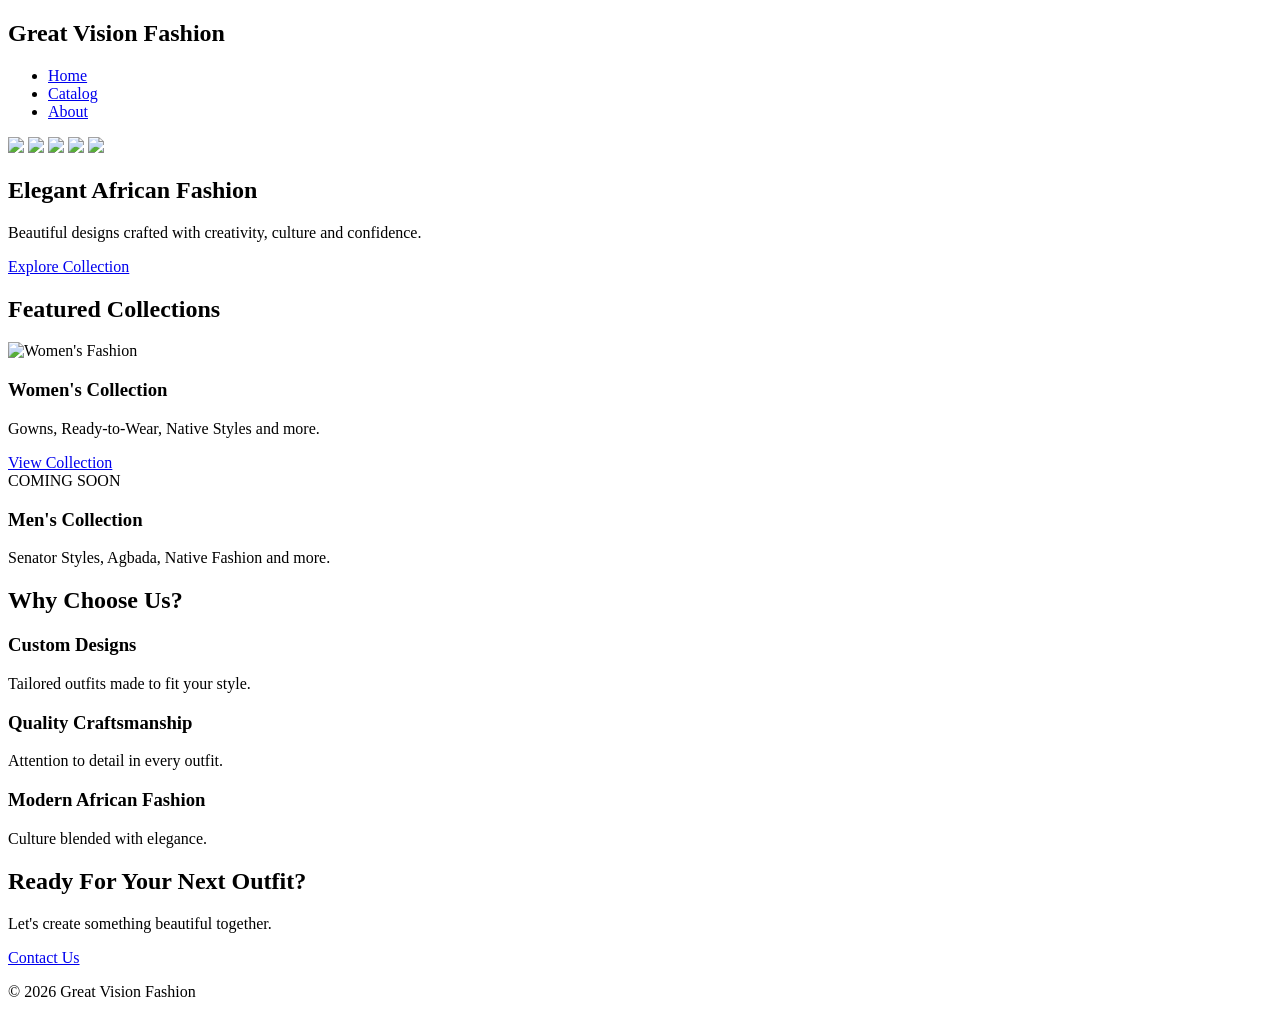
==== index.html @ d831c7aa "first commit" ====
<!DOCTYPE html>
<html lang="en">
<head>
    <meta charset="UTF-8">
    <meta name="viewport" content="width=device-width, initial-scale=1.0">
    <title>Great Vision Fashion | African Fashion</title>

    <link rel="stylesheet" href="css/style.css">
</head>
<body>

<header>
    <nav class="navbar">
        <h2 class="logo">Great Vision Fashion</h2>

        <ul class="nav-links">
            <li><a href="index.html">Home</a></li>
            <li><a href="catlog.html">Catalog</a></li>
            <li><a href="about.html">About</a></li>
        </ul>
    </nav>
</header>

<section class="hero">

    <div class="hero-slider">

    <img src="images/hero/hero1.jpg" class="hero-image active">

    <img src="images/hero/hero2.jpg" class="hero-image">

    <img src="images/hero/hero3.jpg" class="hero-image">

    <img src="images/hero/hero4.jpg" class="hero-image">

    <img src="images/hero/hero5.jpg" class="hero-image">

</div>

    <div class="hero-content">
        <h1>Elegant African Fashion</h1>

        <p>
            Beautiful designs crafted with creativity,
            culture and confidence.
        </p>

        <a href="catlog.html" class="btn">
            Explore Collection
        </a>
    </div>

</section>

<section class="featured">

    <h2>Featured Collections</h2>

    <div class="collection-container">

        <div class="collection-card">

            <img src="images/women/women1.jpg" alt="Women's Fashion">

            <h3>Women's Collection</h3>

            <p>
                Gowns, Ready-to-Wear,
                Native Styles and more.
            </p>

            <a href="catlog.html" class="btn">
                 View Collection
</a>
            

        </div>

        <div class="collection-card">

            <div class="coming-soon-image">
    COMING SOON
</div>

            <h3>Men's Collection</h3>

            <p>
                Senator Styles, Agbada,
                Native Fashion and more.
            </p>

            <!-- <a href="catlog.html" class="btn">
                View Collection -->
</a>

        </div>

    </div>

</section>

<section class="why-us">

    <h2>Why Choose Us?</h2>

    <div class="reasons">

        <div class="reason">
            <h3>Custom Designs</h3>
            <p>Tailored outfits made to fit your style.</p>
        </div>

        <div class="reason">
            <h3>Quality Craftsmanship</h3>
            <p>Attention to detail in every outfit.</p>
        </div>

        <div class="reason">
            <h3>Modern African Fashion</h3>
            <p>Culture blended with elegance.</p>
        </div>

    </div>

</section>

<section class="cta">

    <h2>Ready For Your Next Outfit?</h2>

    <p>Let's create something beautiful together.</p>

    <a href="about.html" class="btn">
        Contact Us
    </a>

</section>

<footer>
    <p>© 2026 Great Vision Fashion</p>
</footer>

    <script src="js/script.js"></script>

</body>
</html>
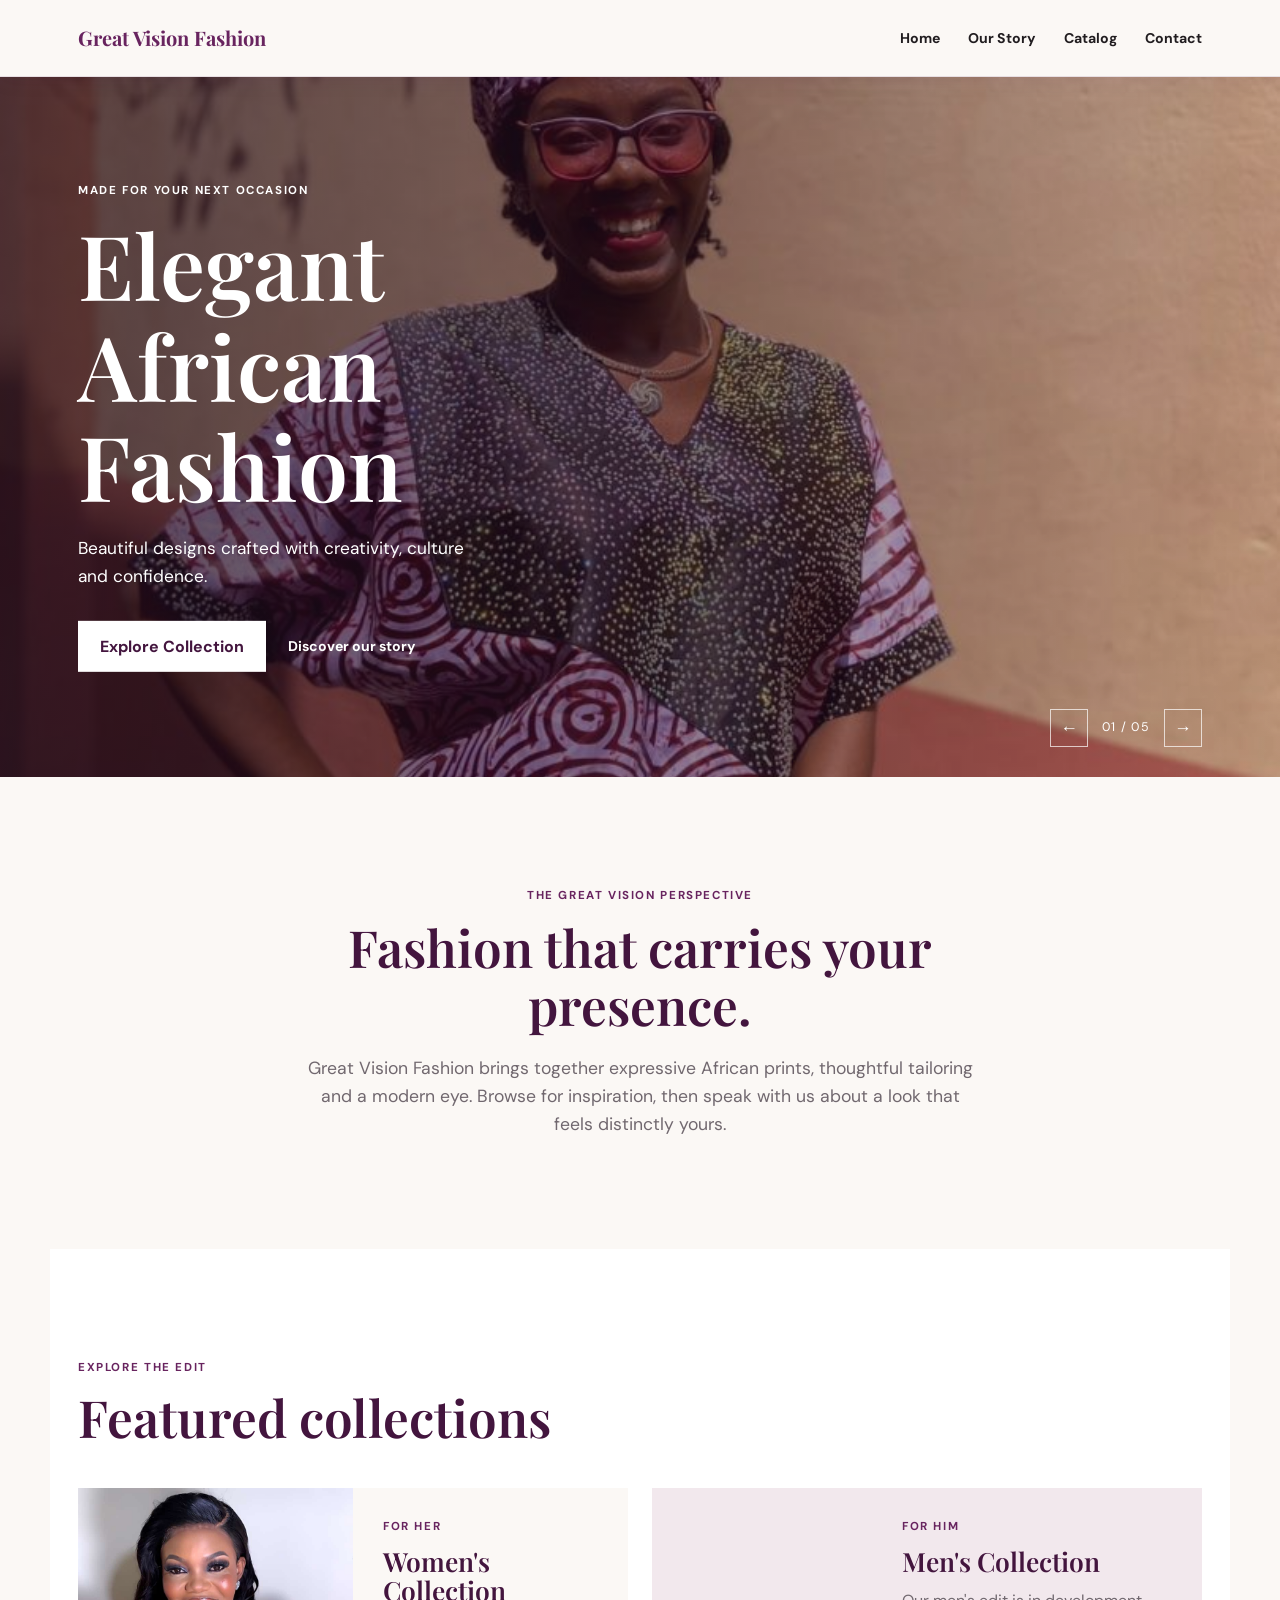
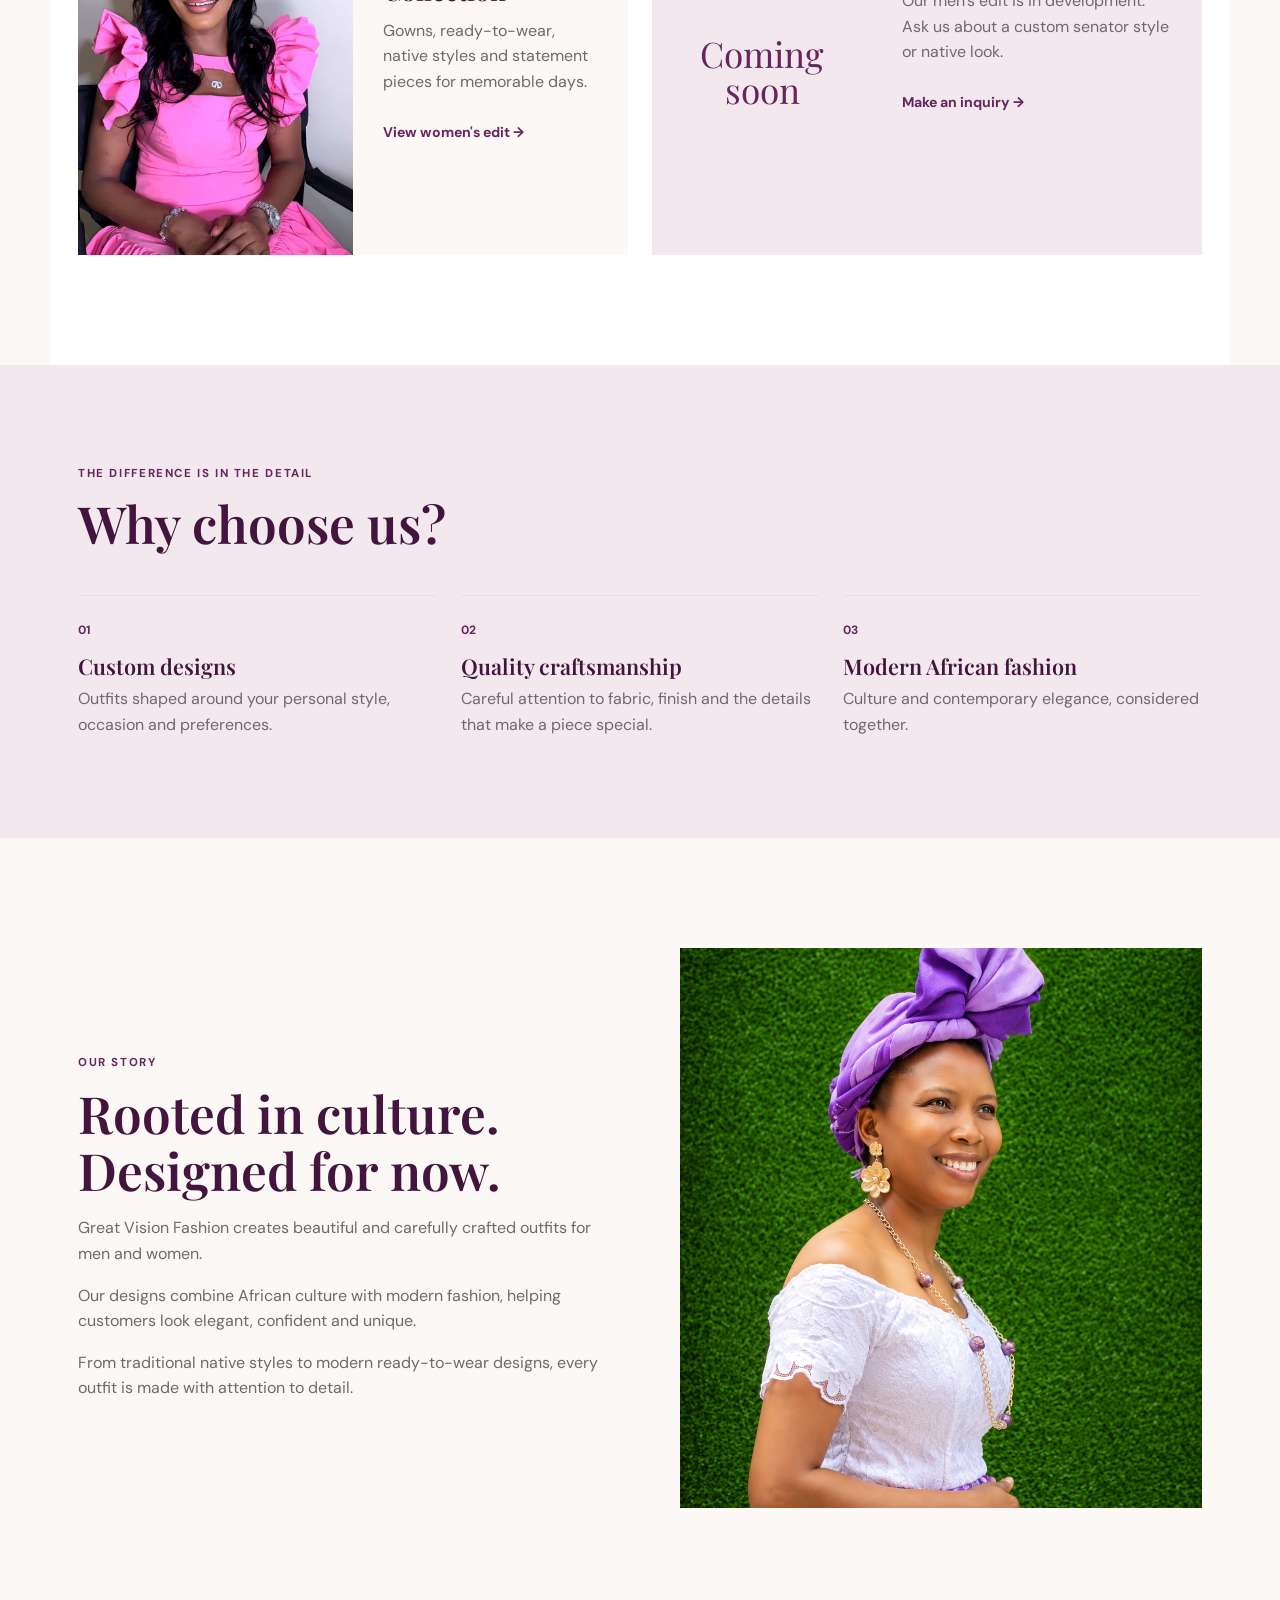
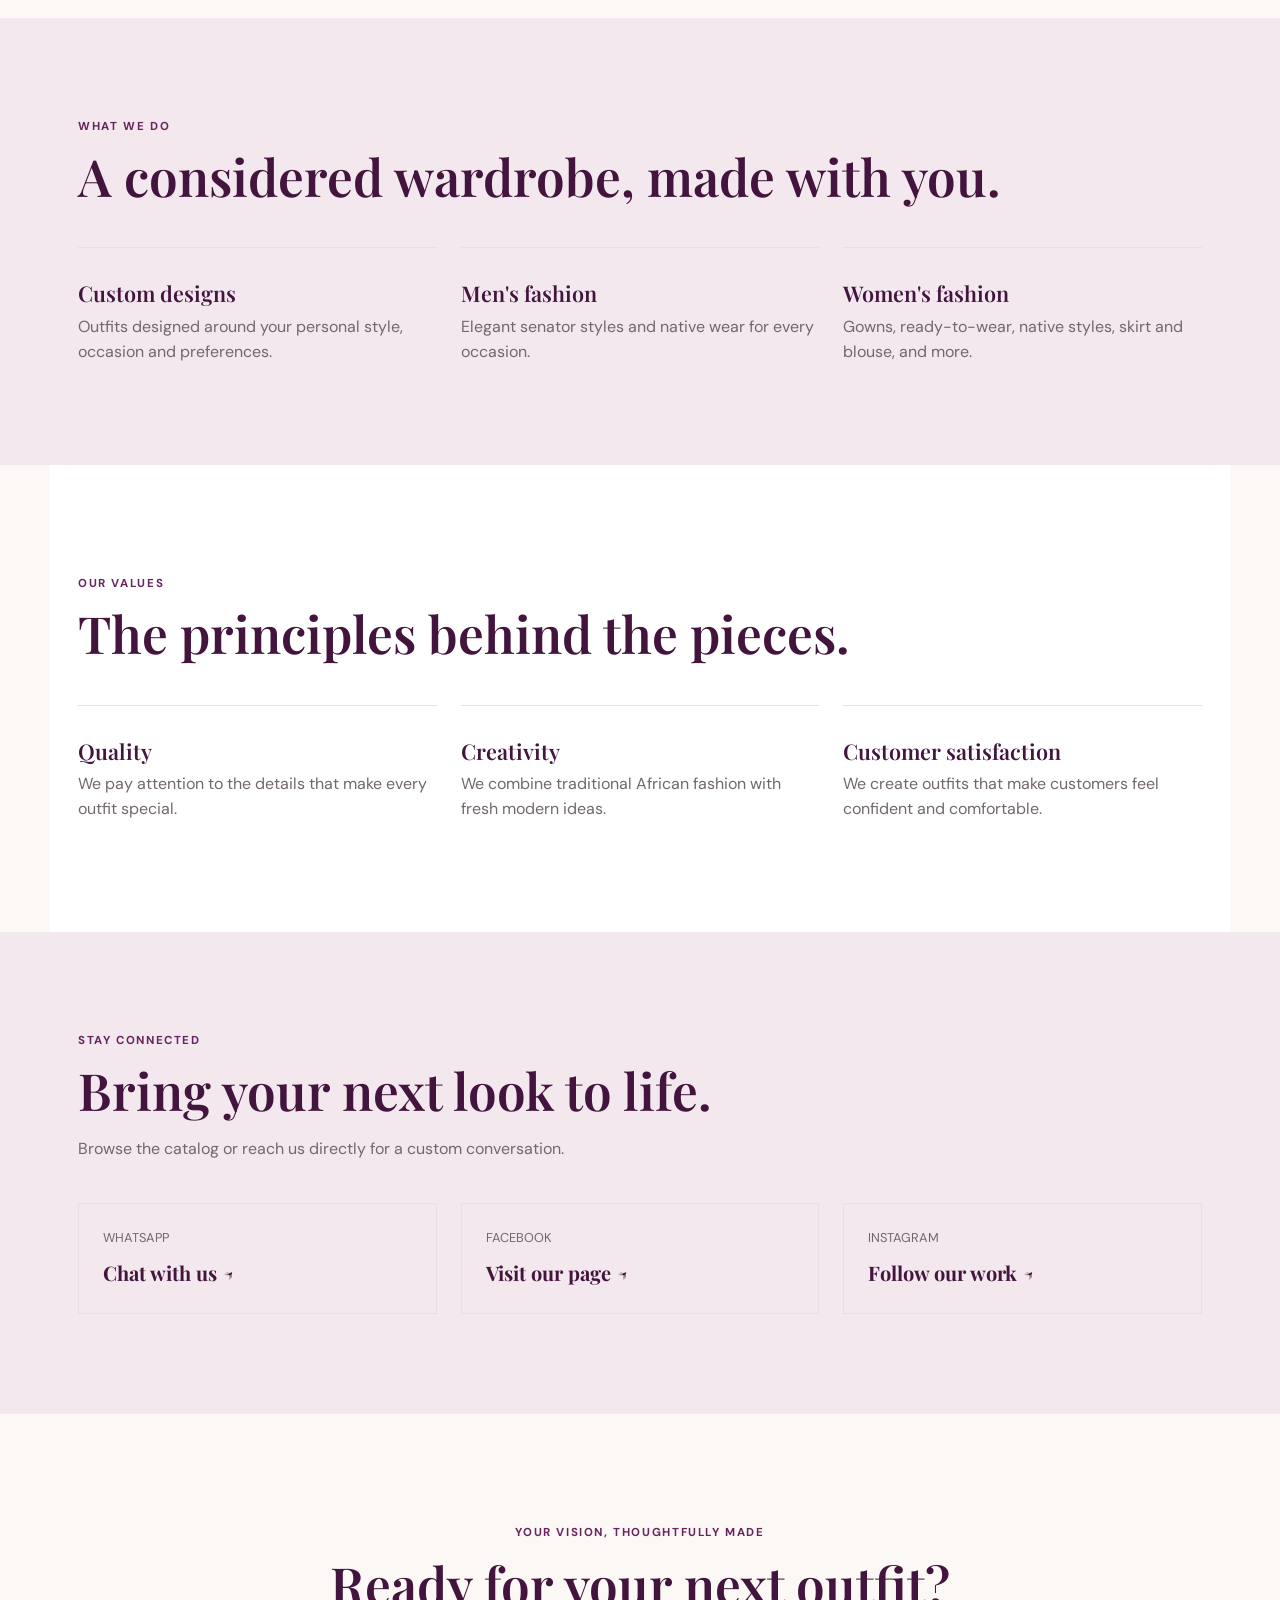
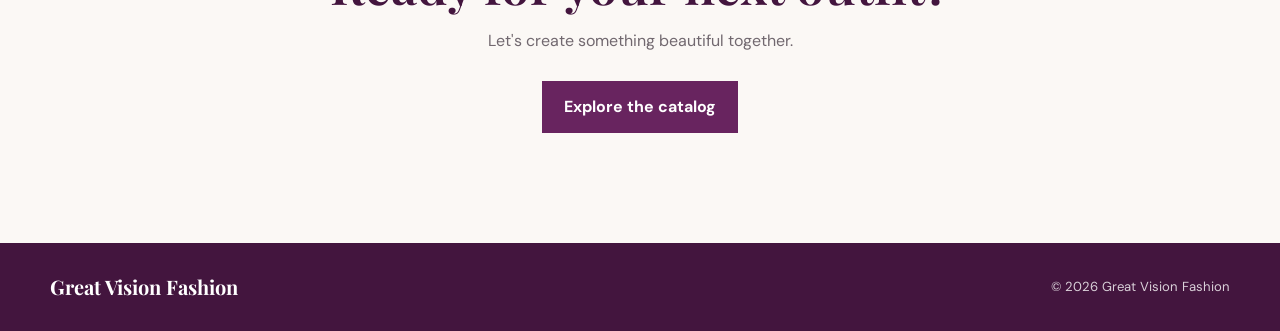
==== commit 2c82a7f0: "Redesign site and organize fashion catalog" ====
--- a/index.html
+++ b/index.html
@@ -1,146 +1,230 @@
-<!DOCTYPE html>
+﻿<!DOCTYPE html>
 <html lang="en">
 <head>
     <meta charset="UTF-8">
     <meta name="viewport" content="width=device-width, initial-scale=1.0">
+    <meta name="description" content="Great Vision Fashion creates elegant African fashion with creativity, culture and confidence.">
     <title>Great Vision Fashion | African Fashion</title>
-
-    <link rel="stylesheet" href="css/style.css">
+    <link rel="icon" type="image/svg+xml" href="IMAGES/favicon.svg">
+    <link rel="stylesheet" href="CSS/style.css">
 </head>
 <body>
-
-<header>
-    <nav class="navbar">
-        <h2 class="logo">Great Vision Fashion</h2>
-
-        <ul class="nav-links">
-            <li><a href="index.html">Home</a></li>
-            <li><a href="catlog.html">Catalog</a></li>
-            <li><a href="about.html">About</a></li>
-        </ul>
-    </nav>
-</header>
-
-<section class="hero">
-
-    <div class="hero-slider">
-
-    <img src="images/hero/hero1.jpg" class="hero-image active">
-
-    <img src="images/hero/hero2.jpg" class="hero-image">
-
-    <img src="images/hero/hero3.jpg" class="hero-image">
-
-    <img src="images/hero/hero4.jpg" class="hero-image">
-
-    <img src="images/hero/hero5.jpg" class="hero-image">
-
-</div>
-
-    <div class="hero-content">
-        <h1>Elegant African Fashion</h1>
-
-        <p>
-            Beautiful designs crafted with creativity,
-            culture and confidence.
-        </p>
-
-        <a href="catlog.html" class="btn">
-            Explore Collection
-        </a>
-    </div>
-
-</section>
-
-<section class="featured">
-
-    <h2>Featured Collections</h2>
-
-    <div class="collection-container">
-
-        <div class="collection-card">
-
-            <img src="images/women/women1.jpg" alt="Women's Fashion">
-
-            <h3>Women's Collection</h3>
-
-            <p>
-                Gowns, Ready-to-Wear,
-                Native Styles and more.
+    <header class="site-header">
+        <nav class="navbar" aria-label="Primary navigation">
+            <a class="logo" href="index.html">Great Vision Fashion</a>
+
+            <ul class="nav-links">
+                <li><a href="index.html">Home</a></li>
+                <li><a href="#story">Our Story</a></li>
+                <li><a href="catalog.html">Catalog</a></li>
+                <li><a href="#contact">Contact</a></li>
+            </ul>
+        </nav>
+    </header>
+
+    <main>
+        <!-- Hero section -->
+        <section class="hero">
+            <div class="hero-slider" aria-label="Collection highlights">
+                <img src="IMAGES/hero/hero1.jpg" class="hero-image active" alt="Elegant African fashion look">
+                <img src="IMAGES/women/straight-gown-2.jpg" class="hero-image" alt="Printed straight gown">
+                <img src="IMAGES/hero/hero3.jpg" class="hero-image" alt="Great Vision Fashion design">
+                <img src="IMAGES/women/bubu-gown-1.jpg" class="hero-image" alt="Modern ready-to-wear look">
+                <img src="IMAGES/hero/hero5.jpg" class="hero-image" alt="African fashion portrait">
+            </div>
+
+            <div class="hero-content">
+                <p class="eyebrow">Made for your next occasion</p>
+                <h1>Elegant African Fashion</h1>
+                <p>Beautiful designs crafted with creativity, culture and confidence.</p>
+
+                <div class="hero-actions">
+                    <a href="catalog.html" class="btn">Explore Collection</a>
+                    <a href="#story" class="text-link">Discover our story</a>
+                </div>
+            </div>
+
+            <div class="slider-controls">
+                <button type="button" class="slider-button" data-slider="previous" aria-label="Previous slide">&#8592;</button>
+                <span class="slider-status" aria-live="polite">01 / 05</span>
+                <button type="button" class="slider-button" data-slider="next" aria-label="Next slide">&#8594;</button>
+            </div>
+        </section>
+
+        <!-- Introduction -->
+        <section class="intro section-shell">
+            <p class="eyebrow">The Great Vision perspective</p>
+            <h2>Fashion that carries your presence.</h2>
+            <p class="intro-copy">
+                Great Vision Fashion brings together expressive African prints,
+                thoughtful tailoring and a modern eye. Browse for inspiration,
+                then speak with us about a look that feels distinctly yours.
             </p>
-
-            <a href="catlog.html" class="btn">
-                 View Collection
-</a>
-            
-
+        </section>
+
+        <!-- Featured collections -->
+        <section class="featured section-shell">
+            <div class="section-heading">
+                <p class="eyebrow">Explore the edit</p>
+                <h2>Featured collections</h2>
+            </div>
+
+            <div class="collection-container">
+                <article class="collection-card collection-card-image">
+                    <img src="IMAGES/women/classic-gown-2.jpg" alt="Bright pink classic gown from the women's collection" loading="lazy">
+                    <div class="card-copy">
+                        <p class="eyebrow">For her</p>
+                        <h3>Women's Collection</h3>
+                        <p>Gowns, ready-to-wear, native styles and statement pieces for memorable days.</p>
+                        <a href="catalog.html" class="text-link">View women's edit &#8594;</a>
+                    </div>
+                </article>
+
+                <article class="collection-card coming-soon-card">
+                    <div class="coming-soon-mark">Coming<br>soon</div>
+                    <div class="card-copy">
+                        <p class="eyebrow">For him</p>
+                        <h3>Men's Collection</h3>
+                        <p>Our men's edit is in development. Ask us about a custom senator style or native look.</p>
+                        <a href="https://wa.me/2347043464510?text=Hello%20Great%20Vision%20Fashion%2C%20I%20would%20like%20to%20ask%20about%20the%20Men%27s%20Collection." target="_blank" rel="noopener noreferrer" class="text-link">Make an inquiry &#8594;</a>
+                    </div>
+                </article>
+            </div>
+        </section>
+
+        <!-- Why choose us -->
+        <section class="why-us band">
+            <div class="section-shell">
+                <div class="section-heading">
+                    <p class="eyebrow">The difference is in the detail</p>
+                    <h2>Why choose us?</h2>
+                </div>
+
+                <div class="feature-list">
+                    <article>
+                        <span>01</span>
+                        <h3>Custom designs</h3>
+                        <p>Outfits shaped around your personal style, occasion and preferences.</p>
+                    </article>
+                    <article>
+                        <span>02</span>
+                        <h3>Quality craftsmanship</h3>
+                        <p>Careful attention to fabric, finish and the details that make a piece special.</p>
+                    </article>
+                    <article>
+                        <span>03</span>
+                        <h3>Modern African fashion</h3>
+                        <p>Culture and contemporary elegance, considered together.</p>
+                    </article>
+                </div>
+            </div>
+        </section>
+
+        <!-- Brand story -->
+        <section class="story section-shell" id="story">
+            <div class="story-copy">
+                <p class="eyebrow">Our story</p>
+                <h2>Rooted in culture. Designed for now.</h2>
+                <p>Great Vision Fashion creates beautiful and carefully crafted outfits for men and women.</p>
+                <p>Our designs combine African culture with modern fashion, helping customers look elegant, confident and unique.</p>
+                <p>From traditional native styles to modern ready-to-wear designs, every outfit is made with attention to detail.</p>
+            </div>
+
+            <div class="story-image">
+                <img src="IMAGES/hero/herox.png" alt="Model wearing a Great Vision Fashion look" loading="lazy">
+            </div>
+        </section>
+
+        <!-- Services -->
+        <section class="services band">
+            <div class="section-shell">
+                <div class="section-heading">
+                    <p class="eyebrow">What we do</p>
+                    <h2>A considered wardrobe, made with you.</h2>
+                </div>
+
+                <div class="service-grid">
+                    <article>
+                        <h3>Custom designs</h3>
+                        <p>Outfits designed around your personal style, occasion and preferences.</p>
+                    </article>
+                    <article>
+                        <h3>Men's fashion</h3>
+                        <p>Elegant senator styles and native wear for every occasion.</p>
+                    </article>
+                    <article>
+                        <h3>Women's fashion</h3>
+                        <p>Gowns, ready-to-wear, native styles, skirt and blouse, and more.</p>
+                    </article>
+                </div>
+            </div>
+        </section>
+
+        <!-- Values -->
+        <section class="values section-shell">
+            <div class="section-heading">
+                <p class="eyebrow">Our values</p>
+                <h2>The principles behind the pieces.</h2>
+            </div>
+
+            <div class="values-container">
+                <article>
+                    <h3>Quality</h3>
+                    <p>We pay attention to the details that make every outfit special.</p>
+                </article>
+                <article>
+                    <h3>Creativity</h3>
+                    <p>We combine traditional African fashion with fresh modern ideas.</p>
+                </article>
+                <article>
+                    <h3>Customer satisfaction</h3>
+                    <p>We create outfits that make customers feel confident and comfortable.</p>
+                </article>
+            </div>
+        </section>
+
+        <!-- Contact and social links -->
+        <section class="contact-info band" id="contact">
+            <div class="section-shell">
+                <div class="section-heading">
+                    <p class="eyebrow">Stay connected</p>
+                    <h2>Bring your next look to life.</h2>
+                    <p>Browse the catalog or reach us directly for a custom conversation.</p>
+                </div>
+
+                <div class="contact-links">
+                    <a href="https://wa.me/2347043464510?text=Hello%20Great%20Vision%20Fashion%2C%20I%20would%20like%20to%20make%20an%20inquiry." target="_blank" rel="noopener noreferrer">
+                        <span>WhatsApp</span>
+                        <strong>Chat with us &#8599;</strong>
+                    </a>
+                    <a href="https://web.facebook.com/olayemi.bukola.5249?_rdc=1&_rdr#" target="_blank" rel="noopener noreferrer">
+                        <span>Facebook</span>
+                        <strong>Visit our page &#8599;</strong>
+                    </a>
+                    <a href="https://www.instagram.com/bukola7343/" target="_blank" rel="noopener noreferrer">
+                        <span>Instagram</span>
+                        <strong>Follow our work &#8599;</strong>
+                    </a>
+                </div>
+            </div>
+        </section>
+
+        <!-- Final call to action -->
+        <section class="cta section-shell">
+            <p class="eyebrow">Your vision, thoughtfully made</p>
+            <h2>Ready for your next outfit?</h2>
+            <p>Let's create something beautiful together.</p>
+            <a href="catalog.html" class="btn">Explore the catalog</a>
+        </section>
+    </main>
+
+    <footer>
+        <div class="footer-inner">
+            <a class="logo" href="index.html">Great Vision Fashion</a>
+            <p>&copy; 2026 Great Vision Fashion</p>
         </div>
-
-        <div class="collection-card">
-
-            <div class="coming-soon-image">
-    COMING SOON
-</div>
-
-            <h3>Men's Collection</h3>
-
-            <p>
-                Senator Styles, Agbada,
-                Native Fashion and more.
-            </p>
-
-            <!-- <a href="catlog.html" class="btn">
-                View Collection -->
-</a>
-
-        </div>
-
-    </div>
-
-</section>
-
-<section class="why-us">
-
-    <h2>Why Choose Us?</h2>
-
-    <div class="reasons">
-
-        <div class="reason">
-            <h3>Custom Designs</h3>
-            <p>Tailored outfits made to fit your style.</p>
-        </div>
-
-        <div class="reason">
-            <h3>Quality Craftsmanship</h3>
-            <p>Attention to detail in every outfit.</p>
-        </div>
-
-        <div class="reason">
-            <h3>Modern African Fashion</h3>
-            <p>Culture blended with elegance.</p>
-        </div>
-
-    </div>
-
-</section>
-
-<section class="cta">
-
-    <h2>Ready For Your Next Outfit?</h2>
-
-    <p>Let's create something beautiful together.</p>
-
-    <a href="about.html" class="btn">
-        Contact Us
-    </a>
-
-</section>
-
-<footer>
-    <p>© 2026 Great Vision Fashion</p>
-</footer>
-
-    <script src="js/script.js"></script>
-
+    </footer>
+
+    <script src="JS/script.js"></script>
 </body>
-</html>+</html>
--- a/CSS/style.css
+++ b/CSS/style.css
@@ -0,0 +1,584 @@
+﻿@import url('https://fonts.googleapis.com/css2?family=DM+Sans:wght@400;500;700&family=Playfair+Display:wght@500;600;700&display=swap');
+:root {
+    --plum: #68245f;
+    --plum-dark: #43153e;
+    --ink: #211d20;
+    --muted: #71686f;
+    --paper: #fbf8f5;
+    --blush: #f2e8ed;
+    --line: #e8dfe3;
+    --white: #ffffff;
+    --max-width: 1180px;
+}
+* {
+    box-sizing: border-box;
+    margin: 0;
+    padding: 0;
+}
+html {
+    scroll-behavior: smooth;
+}
+body {
+    background: var(--paper);
+    color: var(--ink);
+    font-family: 'DM Sans', sans-serif;
+    line-height: 1.6;
+}
+img {
+    display: block;
+    max-width: 100%;
+}
+a {
+    color: inherit;
+}
+.site-header {
+    background: var(--paper);
+    border-bottom: 1px solid var(--line);
+    box-shadow: 0 4px 18px rgba(67, 21, 62, 0.08);
+    position: sticky;
+    top: 0;
+    z-index: 10;
+}
+.navbar {
+    align-items: center;
+    display: flex;
+    justify-content: space-between;
+    margin: 0 auto;
+    max-width: var(--max-width);
+    padding: 22px 28px;
+}
+.logo {
+    color: var(--plum);
+    font-family: 'Playfair Display', serif;
+    font-size: 1.25rem;
+    font-weight: 700;
+    text-decoration: none;
+}
+.nav-links {
+    display: flex;
+    gap: 28px;
+    list-style: none;
+}
+.nav-links a {
+    color: var(--ink);
+    font-size: .88rem;
+    font-weight: 700;
+    text-decoration: none;
+}
+.nav-links a:hover, .nav-links a[aria-current='page'] {
+    color: var(--plum);
+}
+a:focus-visible, button:focus-visible {
+    outline: 3px solid #c987b9;
+    outline-offset: 4px;
+}
+.section-shell {
+    margin: 0 auto;
+    max-width: var(--max-width);
+    padding-left: 28px;
+    padding-right: 28px;
+}
+.eyebrow {
+    color: var(--plum);
+    font-size: .72rem;
+    font-weight: 700;
+    letter-spacing: .14em;
+    text-transform: uppercase;
+}
+h1, h2, h3, h4 {
+    font-family: 'Playfair Display', serif;
+    font-weight: 600;
+    line-height: 1.12;
+}
+h2 {
+    color: var(--plum-dark);
+    font-size: clamp(2rem, 4vw, 3.5rem);
+}
+.btn, .text-link {
+    font-weight: 700;
+    text-decoration: none;
+}
+.btn {
+    background: var(--plum);
+    color: var(--white);
+    display: inline-block;
+    padding: 13px 22px;
+    transition: background .2s ease, transform .2s ease;
+}
+.btn:hover {
+    background: var(--plum-dark);
+    transform: translateY(-2px);
+}
+.text-link {
+    color: var(--plum);
+    display: inline-block;
+    font-size: .88rem;
+}
+.text-link:hover {
+    color: var(--plum-dark);
+}
+.hero {
+    min-height: 700px;
+    overflow: hidden;
+    position: relative;
+}
+.hero-slider, .hero-image {
+    height: 700px;
+    width: 100%;
+}
+.hero-slider {
+    background: var(--plum-dark);
+    position: absolute;
+}
+.hero-image {
+    left: 0;
+    object-fit: cover;
+    opacity: 0;
+    position: absolute;
+    top: 0;
+    transition: opacity 1s ease;
+}
+.hero-image.active {
+    opacity: .78;
+}
+.hero::after {
+    background: linear-gradient(90deg, rgba(28, 12, 26, .7), rgba(28, 12, 26, .08));
+    content: '';
+    inset: 0;
+    pointer-events: none;
+    position: absolute;
+}
+.hero-content {
+    color: var(--white);
+    left: max(28px, calc((100% - var(--max-width)) / 2 + 28px));
+    max-width: 560px;
+    position: absolute;
+    top: 50%;
+    transform: translateY(-50%);
+    z-index: 1;
+}
+.hero-content .eyebrow, .hero-content h1 {
+    color: var(--white);
+}
+.hero-content h1 {
+    font-size: clamp(3.1rem, 7vw, 6.5rem);
+    margin: 14px 0 20px;
+}
+.hero-content > p:not(.eyebrow) {
+    font-size: 1.08rem;
+    max-width: 410px;
+}
+.hero-actions {
+    align-items: center;
+    display: flex;
+    gap: 22px;
+    margin-top: 30px;
+}
+.hero-actions .btn {
+    background: var(--white);
+    color: var(--plum-dark);
+}
+.hero-actions .text-link {
+    color: var(--white);
+}
+.slider-controls {
+    align-items: center;
+    bottom: 30px;
+    color: var(--white);
+    display: flex;
+    gap: 14px;
+    position: absolute;
+    right: max(28px, calc((100% - var(--max-width)) / 2 + 28px));
+    z-index: 2;
+}
+.slider-button {
+    background: transparent;
+    border: 1px solid rgba(255, 255, 255, .7);
+    color: var(--white);
+    cursor: pointer;
+    font-size: 1.1rem;
+    height: 38px;
+    width: 38px;
+}
+.slider-status {
+    font-size: .78rem;
+    letter-spacing: .1em;
+}
+.intro, .featured, .story, .values, .cta {
+    padding-bottom: 110px;
+    padding-top: 110px;
+}
+.intro {
+    max-width: 850px;
+    text-align: center;
+}
+.intro h2 {
+    margin: 14px auto 20px;
+}
+.intro-copy {
+    color: var(--muted);
+    font-size: 1.1rem;
+    margin: 0 auto;
+    max-width: 680px;
+}
+.section-heading {
+    margin-bottom: 42px;
+}
+.section-heading h2 {
+    margin-top: 12px;
+}
+.section-heading > p:last-child {
+    color: var(--muted);
+    margin-top: 16px;
+    max-width: 620px;
+}
+.featured, .values {
+    background: var(--white);
+}
+.collection-container, .feature-list, .service-grid, .values-container, .contact-links {
+    display: grid;
+    gap: 24px;
+    grid-template-columns: repeat(3, 1fr);
+}
+.collection-container {
+    grid-template-columns: repeat(2, 1fr);
+}
+.collection-card {
+    background: var(--paper);
+    display: grid;
+    grid-template-columns: 1fr 1fr;
+    min-height: 340px;
+}
+.collection-card-image img {
+    height: 100%;
+    object-fit: cover;
+    width: 100%;
+}
+.card-copy {
+    padding: 30px;
+}
+.card-copy h3 {
+    color: var(--plum-dark);
+    font-size: 1.65rem;
+    margin: 10px 0 12px;
+}
+.card-copy > p:not(.eyebrow) {
+    color: var(--muted);
+    margin-bottom: 24px;
+}
+.coming-soon-card {
+    background: var(--blush);
+    grid-template-columns: .8fr 1.2fr;
+}
+.coming-soon-mark {
+    align-items: center;
+    color: var(--plum);
+    display: flex;
+    font-family: 'Playfair Display', serif;
+    font-size: 2.2rem;
+    justify-content: center;
+    line-height: 1;
+    text-align: center;
+}
+.band {
+    background: var(--blush);
+    padding-bottom: 100px;
+    padding-top: 100px;
+}
+.feature-list article, .service-grid article, .values-container article {
+    border-top: 1px solid var(--line);
+    padding-top: 20px;
+}
+.feature-list span {
+    color: var(--plum);
+    font-size: .75rem;
+    font-weight: 700;
+}
+.feature-list h3, .service-grid h3, .values-container h3 {
+    color: var(--plum-dark);
+    font-size: 1.35rem;
+    margin: 13px 0 8px;
+}
+.feature-list p, .service-grid p, .values-container p {
+    color: var(--muted);
+}
+.story {
+    align-items: center;
+    display: grid;
+    gap: 80px;
+    grid-template-columns: 1fr 1fr;
+}
+.story-copy p:not(.eyebrow) {
+    color: var(--muted);
+    margin-top: 16px;
+}
+.story-copy h2 {
+    margin-top: 12px;
+}
+.story-image img {
+    height: 560px;
+    object-fit: cover;
+    width: 100%;
+}
+.contact-links a {
+    border: 1px solid var(--line);
+    padding: 24px;
+    text-decoration: none;
+    transition: border-color .2s ease, transform .2s ease;
+}
+.contact-links a:hover {
+    border-color: var(--plum);
+    transform: translateY(-3px);
+}
+.contact-links span, .contact-links strong {
+    display: block;
+}
+.contact-links span {
+    color: var(--muted);
+    font-size: .8rem;
+    margin-bottom: 8px;
+    text-transform: uppercase;
+}
+.contact-links strong {
+    color: var(--plum-dark);
+    font-family: 'Playfair Display', serif;
+    font-size: 1.25rem;
+}
+.cta {
+    text-align: center;
+}
+.cta h2 {
+    margin: 14px auto;
+}
+.cta > p:not(.eyebrow) {
+    color: var(--muted);
+    margin-bottom: 28px;
+}
+footer {
+    background: var(--plum-dark);
+    color: var(--white);
+    padding: 28px;
+}
+.footer-inner {
+    align-items: center;
+    display: flex;
+    justify-content: space-between;
+    margin: 0 auto;
+    max-width: var(--max-width);
+}
+.footer-inner .logo {
+    color: var(--white);
+}
+.footer-inner p {
+    font-size: .82rem;
+    opacity: .8;
+}
+.catalog-hero {
+    background: var(--blush);
+    padding: 110px 28px;
+    text-align: center;
+}
+.catalog-hero > div {
+    margin: 0 auto;
+    max-width: 700px;
+}
+.catalog-hero h1 {
+    color: var(--plum-dark);
+    font-size: clamp(3rem, 6vw, 5.2rem);
+    margin: 14px 0 18px;
+}
+.catalog-hero p:last-child {
+    color: var(--muted);
+    font-size: 1.05rem;
+}
+.category-nav {
+    display: flex;
+    gap: 10px;
+    overflow-x: auto;
+    padding-bottom: 20px;
+    padding-top: 20px;
+    scrollbar-width: thin;
+}
+.category-nav a {
+    border: 1px solid var(--line);
+    color: var(--plum-dark);
+    flex: 0 0 auto;
+    font-size: .84rem;
+    font-weight: 700;
+    padding: 10px 16px;
+    text-decoration: none;
+}
+.category-nav a:hover {
+    background: var(--plum);
+    border-color: var(--plum);
+    color: var(--white);
+}
+.catalog-section {
+    padding-bottom: 50px;
+    padding-top: 90px;
+}
+.catalog-section > .section-heading {
+    max-width: 650px;
+}
+.category {
+    border-top: 1px solid var(--line);
+    margin-bottom: 86px;
+    padding-top: 28px;
+    scroll-margin-top: 30px;
+}
+.category-heading {
+    align-items: end;
+    display: flex;
+    justify-content: space-between;
+    margin-bottom: 24px;
+}
+.category-heading h3 {
+    color: var(--plum-dark);
+    font-size: 2rem;
+}
+.category-heading p {
+    color: var(--muted);
+    font-size: .9rem;
+    max-width: 260px;
+    text-align: right;
+}
+.catalog-grid {
+    display: grid;
+    gap: 22px;
+    grid-template-columns: repeat(3, 1fr);
+}
+.catalog-item {
+    background: var(--white);
+    border: 1px solid var(--line);
+    transition: box-shadow .2s ease, transform .2s ease;
+}
+.catalog-item:hover {
+    box-shadow: 0 14px 30px rgba(67, 21, 62, .1);
+    transform: translateY(-4px);
+}
+.catalog-item img {
+    aspect-ratio: 4 / 5;
+    object-fit: cover;
+    width: 100%;
+}
+.catalog-item > div {
+    padding: 17px;
+}
+.catalog-item h4 {
+    color: var(--plum-dark);
+    font-size: 1.2rem;
+    margin-bottom: 12px;
+}
+.catalog-item a {
+    color: var(--plum);
+    font-size: .78rem;
+    font-weight: 700;
+    text-decoration: none;
+}
+.catalog-item a:hover {
+    color: var(--plum-dark);
+}
+.mens-coming-soon {
+    text-align: center;
+}
+.mens-coming-soon > .section-shell {
+    max-width: 700px;
+}
+.mens-coming-soon h2 {
+    margin: 12px 0;
+}
+.mens-coming-soon p:not(.eyebrow) {
+    color: var(--muted);
+    margin-bottom: 28px;
+}
+@media (max-width: 800px) {
+    .navbar {
+        align-items: flex-start;
+        flex-direction: column;
+        gap: 16px;
+    }
+    .nav-links {
+        flex-wrap: wrap;
+        gap: 12px 18px;
+    }
+    .hero, .hero-slider, .hero-image {
+        height: 650px;
+        min-height: 650px;
+    }
+    .hero-content {
+        left: 28px;
+        right: 28px;
+    }
+    .collection-container, .story, .catalog-grid {
+        grid-template-columns: repeat(2, 1fr);
+    }
+    .collection-card {
+        grid-template-columns: 1fr;
+    }
+    .collection-card-image img {
+        height: 300px;
+    }
+    .coming-soon-card {
+        grid-template-columns: .7fr 1.3fr;
+    }
+    .feature-list, .service-grid, .values-container, .contact-links {
+        grid-template-columns: 1fr;
+    }
+    .story-image img {
+        height: 450px;
+    }
+
+}
+@media (max-width: 560px) {
+    .section-shell {
+        padding-left: 20px;
+        padding-right: 20px;
+    }
+    .hero-content {
+        left: 20px;
+        right: 20px;
+    }
+    .hero-content h1 {
+        font-size: 3.2rem;
+    }
+    .hero-actions {
+        align-items: flex-start;
+        flex-direction: column;
+        gap: 14px;
+    }
+    .slider-controls {
+        bottom: 20px;
+        right: 20px;
+    }
+    .intro, .featured, .story, .values, .cta, .band {
+        padding-bottom: 72px;
+        padding-top: 72px;
+    }
+    .collection-container, .story, .catalog-grid {
+        grid-template-columns: 1fr;
+    }
+    .category-heading {
+        align-items: flex-start;
+        flex-direction: column;
+        gap: 8px;
+    }
+    .category-heading p {
+        text-align: left;
+    }
+    .footer-inner {
+        align-items: flex-start;
+        flex-direction: column;
+        gap: 12px;
+    }
+
+}
+@media (prefers-reduced-motion: reduce) {
+    html {
+        scroll-behavior: auto;
+    }
+    *, *::before, *::after {
+        transition-duration: .01ms !important;
+    }
+
+}
+
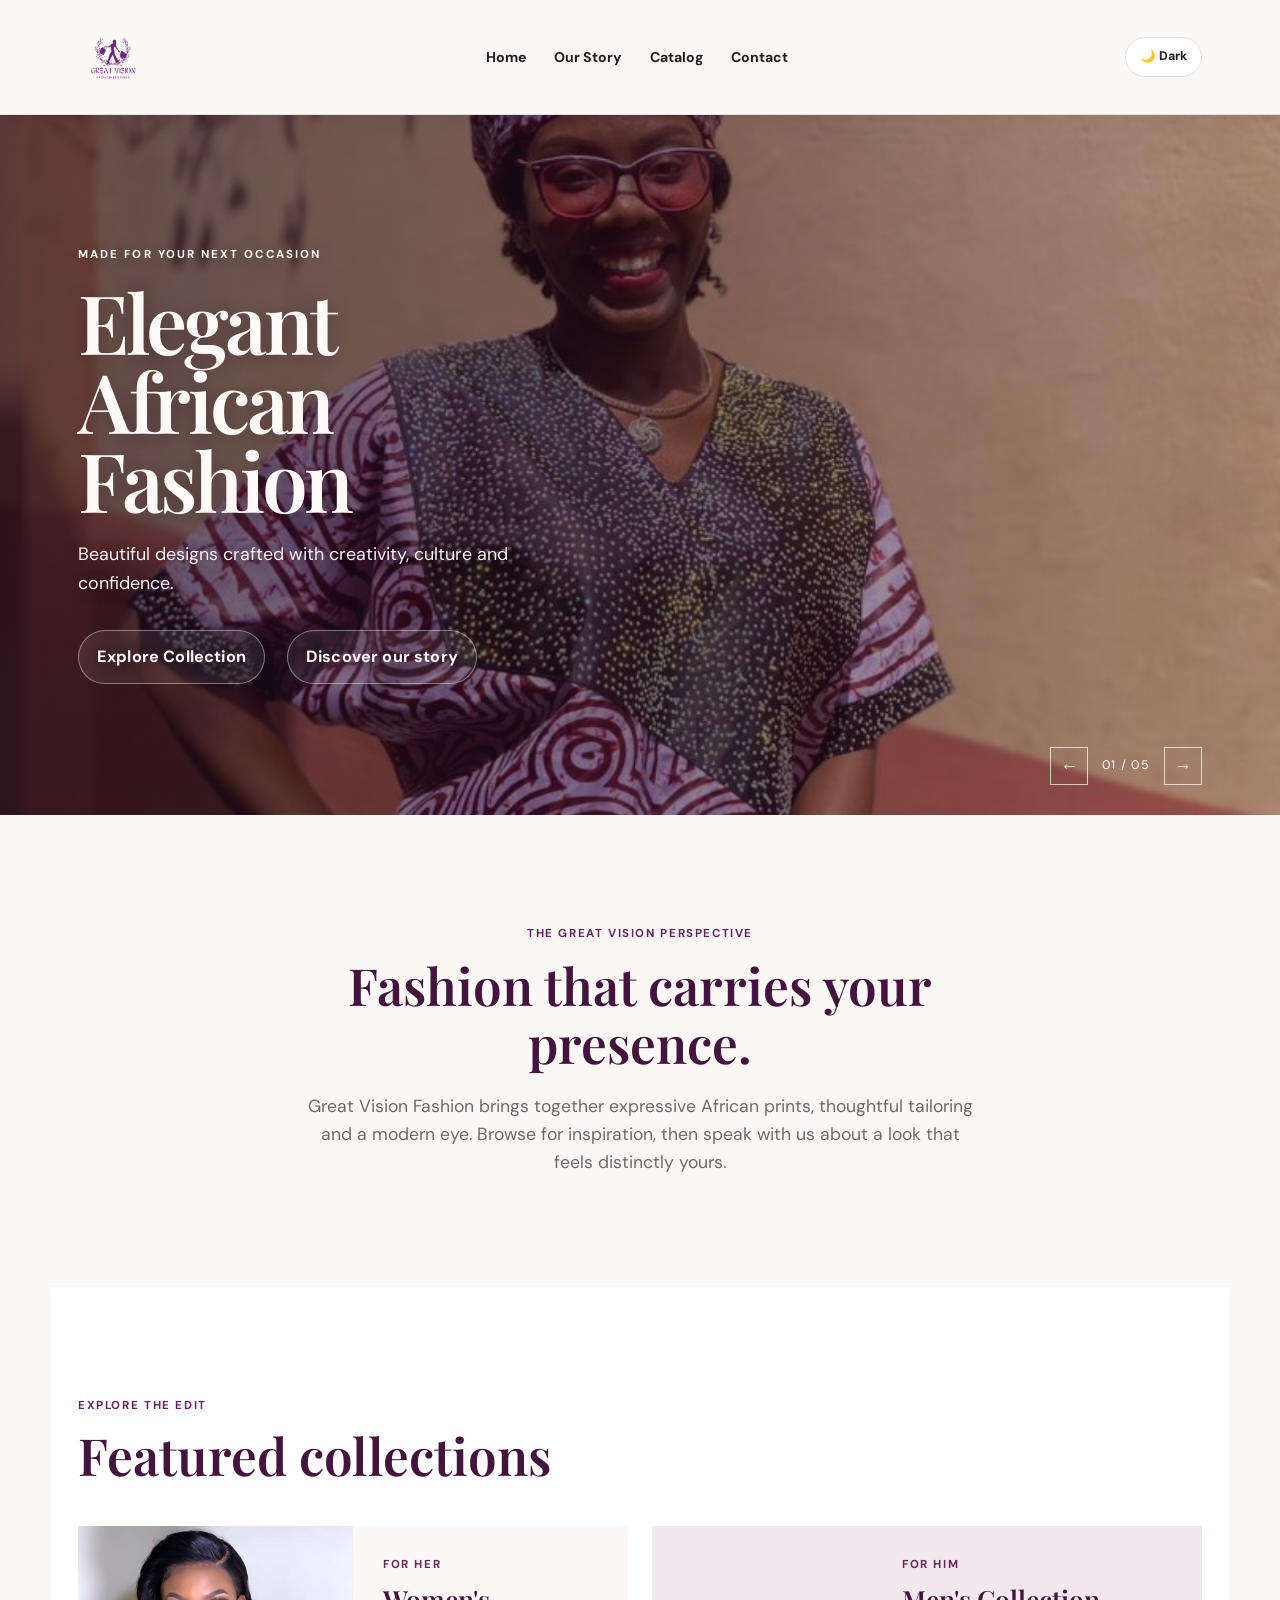
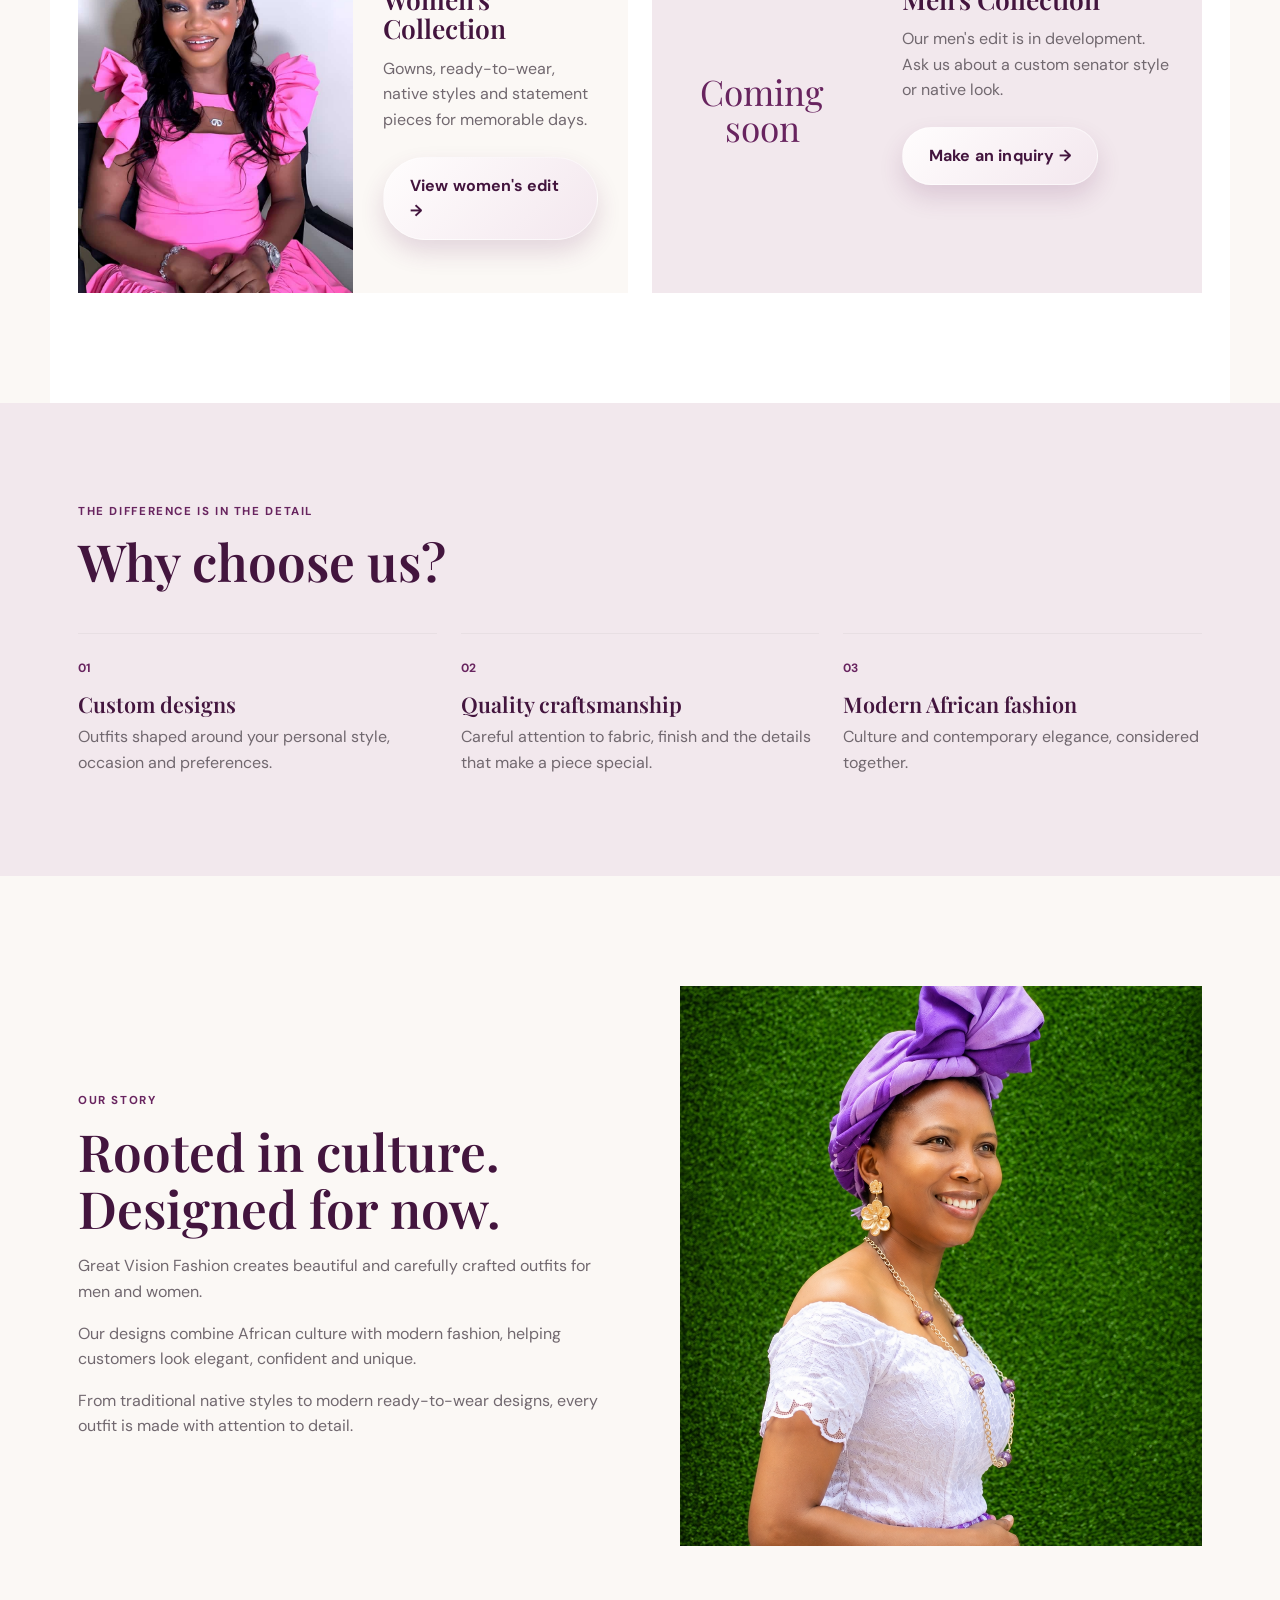
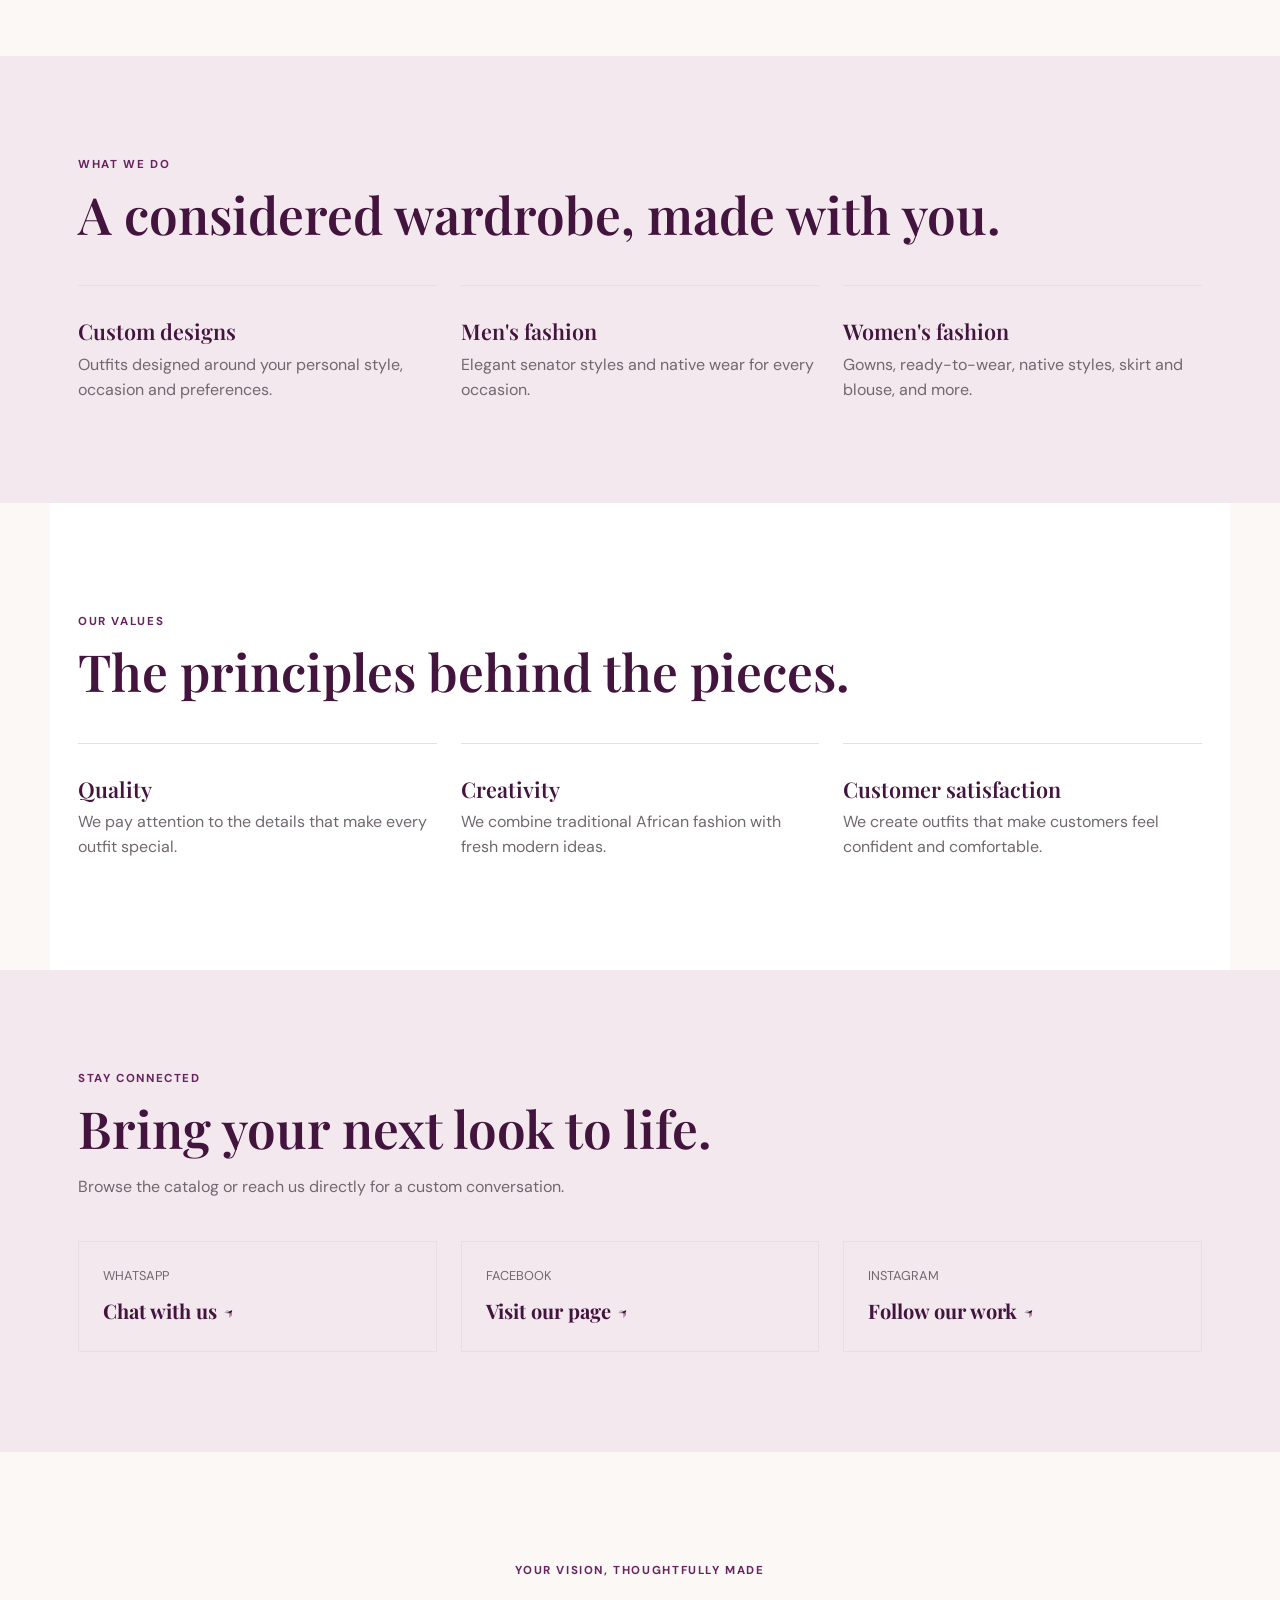
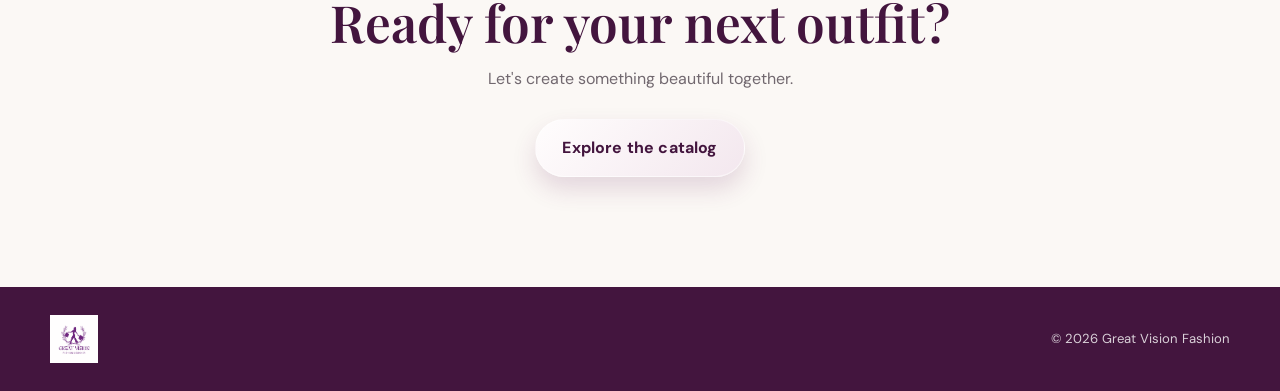
==== commit 24151220: "Add Supabase content dashboard" ====
--- a/index.html
+++ b/index.html
@@ -5,13 +5,15 @@
     <meta name="viewport" content="width=device-width, initial-scale=1.0">
     <meta name="description" content="Great Vision Fashion creates elegant African fashion with creativity, culture and confidence.">
     <title>Great Vision Fashion | African Fashion</title>
-    <link rel="icon" type="image/svg+xml" href="IMAGES/favicon.svg">
+    <link rel="icon" type="image/png" href="IMAGES/great%20vision%20(1).png">
     <link rel="stylesheet" href="CSS/style.css">
 </head>
 <body>
     <header class="site-header">
         <nav class="navbar" aria-label="Primary navigation">
-            <a class="logo" href="index.html">Great Vision Fashion</a>
+            <a class="logo" href="index.html" aria-label="Great Vision Fashion home">
+                <img src="IMAGES/transparnt%20gv%20logo.png" alt="Great Vision Fashion logo">
+            </a>
 
             <ul class="nav-links">
                 <li><a href="index.html">Home</a></li>
@@ -19,6 +21,8 @@
                 <li><a href="catalog.html">Catalog</a></li>
                 <li><a href="#contact">Contact</a></li>
             </ul>
+
+            <button class="theme-toggle" type="button" aria-label="Toggle light and dark mode" aria-pressed="false">🌙 Dark</button>
         </nav>
     </header>
 
@@ -220,7 +224,9 @@
 
     <footer>
         <div class="footer-inner">
-            <a class="logo" href="index.html">Great Vision Fashion</a>
+            <a class="logo" href="index.html" aria-label="Great Vision Fashion home">
+                <img src="IMAGES/great%20vision%20(1).png" alt="Great Vision Fashion logo">
+            </a>
             <p>&copy; 2026 Great Vision Fashion</p>
         </div>
     </footer>
--- a/CSS/style.css
+++ b/CSS/style.css
@@ -9,6 +9,19 @@
     --line: #e8dfe3;
     --white: #ffffff;
     --max-width: 1180px;
+    color-scheme: light;
+}
+:root[data-theme='dark'] {
+    --plum: #d8a6cd;
+    --plum-dark: #f1c5e6;
+    --ink: #f5eef2;
+    --muted: #d3b9c7;
+    --paper: #171214;
+    --blush: #2a1d29;
+    --line: #3d2d38;
+    --white: #201d20;
+    --max-width: 1180px;
+    color-scheme: dark;
 }
 * {
     box-sizing: border-box;
@@ -48,11 +61,24 @@
     padding: 22px 28px;
 }
 .logo {
+    align-items: center;
+    background: transparent;
+    border-radius: 0;
     color: var(--plum);
+    display: inline-flex;
     font-family: 'Playfair Display', serif;
     font-size: 1.25rem;
     font-weight: 700;
+    padding: 0;
     text-decoration: none;
+}
+.logo img {
+    background: transparent;
+    display: block;
+    height: 70px;
+    max-width: 300px;
+    object-fit: contain;
+    width: auto;
 }
 .nav-links {
     display: flex;
@@ -67,6 +93,22 @@
 }
 .nav-links a:hover, .nav-links a[aria-current='page'] {
     color: var(--plum);
+}
+.theme-toggle {
+    background: var(--white);
+    border: 1px solid var(--line);
+    border-radius: 999px;
+    color: var(--ink);
+    cursor: pointer;
+    font: inherit;
+    font-size: .78rem;
+    font-weight: 700;
+    padding: 9px 14px;
+    transition: background .2s ease, border-color .2s ease, transform .2s ease;
+}
+.theme-toggle:hover {
+    border-color: var(--plum);
+    transform: translateY(-1px);
 }
 a:focus-visible, button:focus-visible {
     outline: 3px solid #c987b9;
@@ -95,27 +137,24 @@
     font-size: clamp(2rem, 4vw, 3.5rem);
 }
 .btn, .text-link {
-    font-weight: 700;
+    background: linear-gradient(135deg, #fffdfd, #f3e7ee);
+    border: 1px solid rgba(255, 255, 255, 0.5);
+    border-radius: 999px;
+    box-shadow: 0 12px 24px rgba(104, 36, 95, 0.16);
+    color: var(--plum-dark);
+    display: inline-block;
+    font-size: 1rem;
+    font-weight: 700;
+    letter-spacing: .01em;
+    padding: 15px 26px;
     text-decoration: none;
-}
-.btn {
-    background: var(--plum);
-    color: var(--white);
-    display: inline-block;
-    padding: 13px 22px;
-    transition: background .2s ease, transform .2s ease;
-}
-.btn:hover {
-    background: var(--plum-dark);
+    transition: background .2s ease, transform .2s ease, box-shadow .2s ease;
+}
+.btn:hover, .text-link:hover {
+    background: linear-gradient(135deg, #ffffff, #f8eef4);
+    box-shadow: 0 15px 28px rgba(67, 21, 62, 0.2);
+    color: var(--plum-dark);
     transform: translateY(-2px);
-}
-.text-link {
-    color: var(--plum);
-    display: inline-block;
-    font-size: .88rem;
-}
-.text-link:hover {
-    color: var(--plum-dark);
 }
 .hero {
     min-height: 700px;
@@ -142,44 +181,66 @@
     opacity: .78;
 }
 .hero::after {
-    background: linear-gradient(90deg, rgba(28, 12, 26, .7), rgba(28, 12, 26, .08));
+    background: linear-gradient(90deg, rgba(28, 12, 26, .62), rgba(28, 12, 26, .18));
     content: '';
     inset: 0;
     pointer-events: none;
     position: absolute;
 }
 .hero-content {
-    color: var(--white);
+    color: #fdf7f5;
     left: max(28px, calc((100% - var(--max-width)) / 2 + 28px));
-    max-width: 560px;
+    max-width: 600px;
     position: absolute;
     top: 50%;
     transform: translateY(-50%);
     z-index: 1;
+    text-shadow: 0 2px 18px rgba(15, 8, 13, .28);
 }
 .hero-content .eyebrow, .hero-content h1 {
-    color: var(--white);
+    color: #fffaf8;
+}
+.hero-content .eyebrow {
+    letter-spacing: .18em;
 }
 .hero-content h1 {
-    font-size: clamp(3.1rem, 7vw, 6.5rem);
-    margin: 14px 0 20px;
+    font-size: clamp(3rem, 6.4vw, 6rem);
+    letter-spacing: -.04em;
+    line-height: .96;
+    margin: 18px 0 22px;
+    max-width: 520px;
+    text-shadow: 0 3px 20px rgba(15, 8, 13, .26);
 }
 .hero-content > p:not(.eyebrow) {
-    font-size: 1.08rem;
-    max-width: 410px;
+    color: #f8f0f3;
+    font-size: 1.12rem;
+    max-width: 430px;
 }
 .hero-actions {
     align-items: center;
     display: flex;
     gap: 22px;
-    margin-top: 30px;
-}
-.hero-actions .btn {
-    background: var(--white);
-    color: var(--plum-dark);
-}
+    margin-top: 32px;
+}
+.hero-actions .btn,
 .hero-actions .text-link {
-    color: var(--white);
+    background: rgba(255, 255, 255, 0.08);
+    border: 1px solid rgba(255, 255, 255, 0.4);
+    border-radius: 999px;
+    box-shadow: none;
+    color: #fff8fa;
+    font-size: 1.02rem;
+    font-weight: 700;
+    padding: 13px 18px;
+    text-shadow: 0 2px 12px rgba(28, 12, 26, 0.5);
+    transition: background .2s ease, transform .2s ease, border-color .2s ease;
+}
+.hero-actions .btn:hover,
+.hero-actions .text-link:hover {
+    background: rgba(255, 255, 255, 0.14);
+    border-color: rgba(255, 255, 255, 0.6);
+    color: #ffffff;
+    transform: translateY(-2px);
 }
 .slider-controls {
     align-items: center;
@@ -369,6 +430,9 @@
 .footer-inner .logo {
     color: var(--white);
 }
+.footer-inner .logo img {
+    height: 48px;
+}
 .footer-inner p {
     font-size: .82rem;
     opacity: .8;
